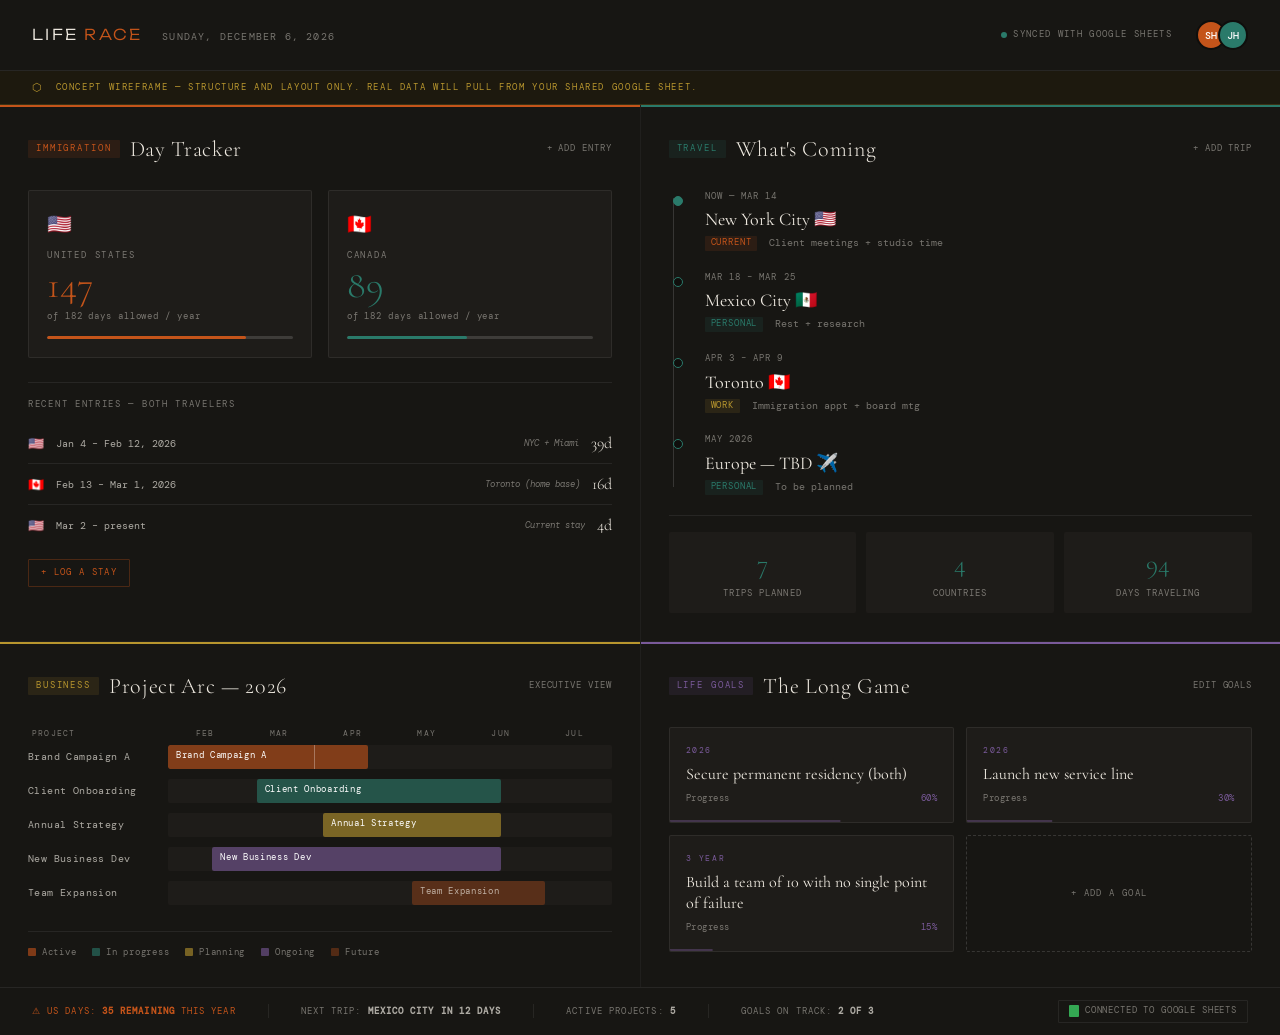
==== life-race-wireframe.html @ 0c6e5dc6 "Add Life Race dashboard and wireframe for GitHub Pages - index.html: live dashboard connected to Goo" ====
<!DOCTYPE html>
<html lang="en">
<head>
<meta charset="UTF-8">
<meta name="viewport" content="width=device-width, initial-scale=1.0">
<title>Life Race — Wireframe</title>
<link rel="preconnect" href="https://fonts.googleapis.com">
<link href="https://fonts.googleapis.com/css2?family=Cormorant+Garamond:ital,wght@0,300;0,400;0,600;1,300;1,400&family=DM+Mono:wght@300;400;500&family=Unbounded:wght@300;400&display=swap" rel="stylesheet">
<style>
  :root {
    --bg: #0F0E0C;
    --surface: #171613;
    --surface-2: #1E1C19;
    --border: rgba(255,255,255,0.07);
    --border-strong: rgba(255,255,255,0.14);
    --text: #EDE8DF;
    --text-dim: rgba(237,232,223,0.45);
    --text-mid: rgba(237,232,223,0.7);
    /* Module accent colors */
    --immigration: #C4541A;
    --immigration-soft: rgba(196,84,26,0.12);
    --travel: #2A7A6A;
    --travel-soft: rgba(42,122,106,0.12);
    --gantt: #B8962E;
    --gantt-soft: rgba(184,150,46,0.12);
    --goals: #7A5A9A;
    --goals-soft: rgba(122,90,154,0.12);
  }
  * { margin: 0; padding: 0; box-sizing: border-box; }
  body {
    background: var(--bg);
    color: var(--text);
    font-family: 'DM Mono', monospace;
    font-size: 12px;
    min-height: 100vh;
    line-height: 1.5;
  }
  /* HEADER */
  .header {
    display: flex;
    align-items: center;
    justify-content: space-between;
    padding: 20px 32px;
    border-bottom: 1px solid var(--border);
    background: var(--surface);
  }
  .header-left {
    display: flex;
    align-items: baseline;
    gap: 20px;
  }
  .logo {
    font-family: 'Unbounded', sans-serif;
    font-size: 15px;
    font-weight: 300;
    letter-spacing: 0.15em;
    text-transform: uppercase;
    color: var(--text);
  }
  .logo span {
    color: var(--immigration);
  }
  .header-date {
    font-size: 10px;
    letter-spacing: 0.12em;
    color: var(--text-dim);
    text-transform: uppercase;
  }
  .header-right {
    display: flex;
    align-items: center;
    gap: 24px;
  }
  .avatar-group {
    display: flex;
    align-items: center;
    gap: -4px;
  }
  .avatar {
    width: 30px;
    height: 30px;
    border-radius: 50%;
    border: 2px solid var(--bg);
    display: flex;
    align-items: center;
    justify-content: center;
    font-size: 10px;
    font-weight: 500;
    letter-spacing: 0.05em;
  }
  .avatar-1 { background: var(--immigration); color: #fff; margin-right: -8px; }
  .avatar-2 { background: var(--travel); color: #fff; }
  .live-dot {
    display: flex;
    align-items: center;
    gap: 6px;
    font-size: 9px;
    letter-spacing: 0.15em;
    color: var(--text-dim);
    text-transform: uppercase;
  }
  .dot {
    width: 6px;
    height: 6px;
    border-radius: 50%;
    background: var(--travel);
    animation: pulse 2s ease-in-out infinite;
  }
  @keyframes pulse {
    0%, 100% { opacity: 1; }
    50% { opacity: 0.4; }
  }
  /* WIREFRAME LABEL */
  .wireframe-banner {
    background: rgba(184,150,46,0.08);
    border-bottom: 1px solid rgba(184,150,46,0.2);
    padding: 8px 32px;
    display: flex;
    align-items: center;
    gap: 12px;
    font-size: 9px;
    letter-spacing: 0.18em;
    text-transform: uppercase;
    color: var(--gantt);
  }
  .wireframe-banner::before {
    content: '⬡';
    font-size: 11px;
  }
  /* MAIN LAYOUT */
  .dashboard {
    display: grid;
    grid-template-columns: 1fr 1fr;
    grid-template-rows: auto auto;
    gap: 1px;
    background: var(--border);
    min-height: calc(100vh - 100px);
  }
  /* MODULE BASE */
  .module {
    background: var(--surface);
    padding: 28px;
    position: relative;
    overflow: hidden;
  }
  .module::before {
    content: '';
    position: absolute;
    top: 0;
    left: 0;
    right: 0;
    height: 2px;
  }
  .module-immigration::before { background: var(--immigration); }
  .module-travel::before { background: var(--travel); }
  .module-gantt::before { background: var(--gantt); }
  .module-goals::before { background: var(--goals); }
  .module-label {
    display: flex;
    align-items: center;
    gap: 10px;
    margin-bottom: 24px;
  }
  .module-tag {
    font-size: 8.5px;
    letter-spacing: 0.22em;
    text-transform: uppercase;
    padding: 3px 8px;
    border-radius: 1px;
  }
  .tag-immigration { background: var(--immigration-soft); color: var(--immigration); }
  .tag-travel { background: var(--travel-soft); color: var(--travel); }
  .tag-gantt { background: var(--gantt-soft); color: var(--gantt); }
  .tag-goals { background: var(--goals-soft); color: var(--goals); }
  .module-title {
    font-family: 'Cormorant Garamond', serif;
    font-size: 22px;
    font-weight: 300;
    letter-spacing: 0.03em;
    color: var(--text);
    flex: 1;
  }
  .module-note {
    font-size: 9px;
    letter-spacing: 0.1em;
    color: var(--text-dim);
    text-transform: uppercase;
    cursor: pointer;
    transition: color 0.2s;
  }
  .module-note:hover { color: var(--text-mid); }
  /* ---- IMMIGRATION MODULE ---- */
  .imm-grid {
    display: grid;
    grid-template-columns: 1fr 1fr;
    gap: 16px;
    margin-bottom: 24px;
  }
  .country-block {
    background: var(--surface-2);
    border: 1px solid var(--border);
    padding: 18px;
    border-radius: 2px;
    position: relative;
  }
  .country-flag {
    font-size: 20px;
    margin-bottom: 10px;
  }
  .country-name {
    font-size: 9px;
    letter-spacing: 0.2em;
    text-transform: uppercase;
    color: var(--text-dim);
    margin-bottom: 4px;
  }
  .country-days {
    font-family: 'Cormorant Garamond', serif;
    font-size: 38px;
    font-weight: 300;
    line-height: 1;
    margin-bottom: 6px;
  }
  .country-days.warn { color: var(--immigration); }
  .country-days.ok { color: var(--travel); }
  .country-limit {
    font-size: 9px;
    color: var(--text-dim);
    letter-spacing: 0.1em;
  }
  .progress-bar {
    height: 3px;
    background: var(--border-strong);
    border-radius: 2px;
    margin-top: 12px;
    overflow: hidden;
  }
  .progress-fill {
    height: 100%;
    border-radius: 2px;
    transition: width 0.6s ease;
  }
  .fill-warn { background: var(--immigration); }
  .fill-ok { background: var(--travel); }
  .imm-log {
    border-top: 1px solid var(--border);
    padding-top: 16px;
  }
  .imm-log-label {
    font-size: 8.5px;
    letter-spacing: 0.2em;
    text-transform: uppercase;
    color: var(--text-dim);
    margin-bottom: 12px;
  }
  .imm-entry {
    display: flex;
    align-items: center;
    gap: 12px;
    padding: 8px 0;
    border-bottom: 1px solid var(--border);
    font-size: 10px;
  }
  .imm-entry:last-child { border-bottom: none; }
  .imm-flag { font-size: 13px; }
  .imm-dates { color: var(--text-mid); flex: 1; }
  .imm-dur {
    font-family: 'Cormorant Garamond', serif;
    font-size: 16px;
    font-weight: 300;
    color: var(--text);
  }
  .imm-note-inline {
    font-size: 9px;
    color: var(--text-dim);
    font-style: italic;
  }
  .add-btn {
    display: inline-flex;
    align-items: center;
    gap: 6px;
    margin-top: 14px;
    font-size: 9px;
    letter-spacing: 0.15em;
    text-transform: uppercase;
    color: var(--immigration);
    cursor: pointer;
    border: 1px solid rgba(196,84,26,0.3);
    padding: 6px 12px;
    border-radius: 1px;
    transition: all 0.2s;
  }
  .add-btn:hover { background: var(--immigration-soft); }
  /* ---- TRAVEL MODULE ---- */
  .travel-timeline {
    position: relative;
    padding-left: 20px;
    margin-bottom: 20px;
  }
  .travel-timeline::before {
    content: '';
    position: absolute;
    left: 4px;
    top: 8px;
    bottom: 8px;
    width: 1px;
    background: var(--border-strong);
  }
  .trip-item {
    position: relative;
    margin-bottom: 20px;
    padding-left: 16px;
  }
  .trip-item::before {
    content: '';
    position: absolute;
    left: -16px;
    top: 6px;
    width: 8px;
    height: 8px;
    border-radius: 50%;
    border: 1px solid var(--travel);
    background: var(--bg);
  }
  .trip-item.current::before {
    background: var(--travel);
  }
  .trip-date {
    font-size: 9px;
    letter-spacing: 0.12em;
    color: var(--text-dim);
    text-transform: uppercase;
    margin-bottom: 3px;
  }
  .trip-dest {
    font-family: 'Cormorant Garamond', serif;
    font-size: 18px;
    font-weight: 400;
    margin-bottom: 3px;
  }
  .trip-meta {
    font-size: 9.5px;
    color: var(--text-dim);
    display: flex;
    gap: 12px;
  }
  .trip-tag {
    padding: 1px 6px;
    border-radius: 1px;
    font-size: 8.5px;
    letter-spacing: 0.1em;
    text-transform: uppercase;
  }
  .trip-tag-work { background: var(--gantt-soft); color: var(--gantt); }
  .trip-tag-personal { background: var(--travel-soft); color: var(--travel); }
  .trip-tag-current { background: var(--immigration-soft); color: var(--immigration); }
  .year-counter {
    display: grid;
    grid-template-columns: 1fr 1fr 1fr;
    gap: 10px;
    border-top: 1px solid var(--border);
    padding-top: 16px;
    margin-top: 4px;
  }
  .year-stat {
    background: var(--surface-2);
    padding: 12px;
    border-radius: 2px;
    text-align: center;
  }
  .year-stat-num {
    font-family: 'Cormorant Garamond', serif;
    font-size: 26px;
    font-weight: 300;
    display: block;
    color: var(--travel);
  }
  .year-stat-label {
    font-size: 8.5px;
    letter-spacing: 0.12em;
    text-transform: uppercase;
    color: var(--text-dim);
  }
  /* ---- GANTT MODULE ---- */
  .gantt-wrap {
    overflow-x: auto;
  }
  .gantt-months {
    display: grid;
    grid-template-columns: 140px repeat(6, 1fr);
    gap: 0;
    margin-bottom: 6px;
  }
  .gantt-month {
    font-size: 8px;
    letter-spacing: 0.15em;
    text-transform: uppercase;
    color: var(--text-dim);
    text-align: center;
    padding: 0 4px;
  }
  .gantt-month:first-child { text-align: left; }
  .gantt-today-line {
    position: relative;
  }
  .gantt-row {
    display: grid;
    grid-template-columns: 140px repeat(6, 1fr);
    gap: 0;
    margin-bottom: 10px;
    align-items: center;
  }
  .gantt-project-name {
    font-size: 10px;
    color: var(--text-mid);
    letter-spacing: 0.04em;
    padding-right: 12px;
    white-space: nowrap;
    overflow: hidden;
    text-overflow: ellipsis;
  }
  .gantt-cells {
    grid-column: 2 / -1;
    display: grid;
    grid-template-columns: repeat(6, 1fr);
    height: 24px;
    background: var(--surface-2);
    border-radius: 2px;
    position: relative;
    overflow: hidden;
  }
  .gantt-bar {
    position: absolute;
    height: 100%;
    border-radius: 2px;
    display: flex;
    align-items: center;
    padding: 0 8px;
    font-size: 8.5px;
    letter-spacing: 0.08em;
    white-space: nowrap;
    overflow: hidden;
    text-overflow: ellipsis;
  }
  .bar-1 { background: rgba(196,84,26,0.6); color: #fff; left: 0; width: 45%; }
  .bar-2 { background: rgba(42,122,106,0.6); color: #fff; left: 20%; width: 55%; }
  .bar-3 { background: rgba(184,150,46,0.6); color: #fff; left: 35%; width: 40%; }
  .bar-4 { background: rgba(122,90,154,0.6); color: #fff; left: 10%; width: 65%; }
  .bar-5 { background: rgba(196,84,26,0.35); color: var(--text-mid); left: 55%; width: 30%; }
  .gantt-today {
    position: absolute;
    top: 0;
    bottom: 0;
    width: 1px;
    background: rgba(255,255,255,0.3);
    left: 33%;
    z-index: 2;
  }
  .gantt-today::before {
    content: 'TODAY';
    position: absolute;
    top: -16px;
    left: 4px;
    font-size: 7px;
    letter-spacing: 0.15em;
    color: rgba(255,255,255,0.4);
  }
  .gantt-legend {
    display: flex;
    gap: 16px;
    margin-top: 16px;
    flex-wrap: wrap;
    border-top: 1px solid var(--border);
    padding-top: 14px;
  }
  .legend-item {
    display: flex;
    align-items: center;
    gap: 6px;
    font-size: 9px;
    color: var(--text-dim);
    letter-spacing: 0.08em;
  }
  .legend-dot {
    width: 8px;
    height: 8px;
    border-radius: 1px;
  }
  /* ---- GOALS MODULE ---- */
  .goals-grid {
    display: grid;
    grid-template-columns: 1fr 1fr;
    gap: 12px;
  }
  .goal-card {
    background: var(--surface-2);
    border: 1px solid var(--border);
    padding: 16px;
    border-radius: 2px;
    position: relative;
    overflow: hidden;
  }
  .goal-card::after {
    content: '';
    position: absolute;
    bottom: 0;
    left: 0;
    right: 0;
    height: 2px;
    background: var(--goals);
    opacity: 0.4;
    transform: scaleX(var(--progress, 0.5));
    transform-origin: left;
    transition: transform 0.6s ease;
  }
  .goal-horizon {
    font-size: 8px;
    letter-spacing: 0.2em;
    text-transform: uppercase;
    color: var(--goals);
    margin-bottom: 8px;
  }
  .goal-title {
    font-family: 'Cormorant Garamond', serif;
    font-size: 16px;
    font-weight: 400;
    line-height: 1.3;
    margin-bottom: 8px;
    color: var(--text);
  }
  .goal-progress-label {
    font-size: 9px;
    color: var(--text-dim);
    letter-spacing: 0.06em;
    display: flex;
    justify-content: space-between;
  }
  .goal-progress-label span { color: var(--goals); }
  .goal-add {
    background: transparent;
    border: 1px dashed var(--border-strong);
    padding: 16px;
    border-radius: 2px;
    display: flex;
    align-items: center;
    justify-content: center;
    cursor: pointer;
    color: var(--text-dim);
    font-size: 9px;
    letter-spacing: 0.15em;
    text-transform: uppercase;
    transition: all 0.2s;
    gap: 8px;
  }
  .goal-add:hover {
    border-color: var(--goals);
    color: var(--goals);
    background: var(--goals-soft);
  }
  /* BOTTOM STATUS BAR */
  .status-bar {
    background: var(--surface);
    border-top: 1px solid var(--border);
    padding: 12px 32px;
    display: flex;
    align-items: center;
    gap: 32px;
    font-size: 9px;
    letter-spacing: 0.12em;
    color: var(--text-dim);
    text-transform: uppercase;
  }
  .status-item strong { color: var(--text-mid); }
  .status-item.alert { color: var(--immigration); }
  .status-item.alert strong { color: var(--immigration); }
  .status-divider {
    width: 1px;
    height: 14px;
    background: var(--border);
  }
  .status-bar-right {
    margin-left: auto;
    display: flex;
    align-items: center;
    gap: 8px;
  }
  .sheets-badge {
    display: flex;
    align-items: center;
    gap: 6px;
    padding: 4px 10px;
    border: 1px solid var(--border);
    border-radius: 1px;
    font-size: 8.5px;
    letter-spacing: 0.1em;
  }
  .sheets-icon {
    width: 10px;
    height: 12px;
    background: #34A853;
    border-radius: 1px;
    display: inline-block;
  }
  /* ANNOTATIONS */
  .annotation {
    position: absolute;
    font-size: 8.5px;
    letter-spacing: 0.08em;
    color: var(--gantt);
    background: rgba(184,150,46,0.08);
    border: 1px solid rgba(184,150,46,0.2);
    padding: 4px 8px;
    border-radius: 1px;
    max-width: 160px;
    line-height: 1.4;
    pointer-events: none;
  }
  .annotation::before {
    content: '↳ ';
    opacity: 0.6;
  }
  /* ENTRY ANIMATIONS */
  .module {
    animation: fadeIn 0.4s ease forwards;
    opacity: 0;
  }
  .module:nth-child(1) { animation-delay: 0.05s; }
  .module:nth-child(2) { animation-delay: 0.12s; }
  .module:nth-child(3) { animation-delay: 0.19s; }
  .module:nth-child(4) { animation-delay: 0.26s; }
  @keyframes fadeIn {
    from { opacity: 0; transform: translateY(8px); }
    to { opacity: 1; transform: translateY(0); }
  }
  @media (max-width: 900px) {
    .dashboard { grid-template-columns: 1fr; }
    .imm-grid { grid-template-columns: 1fr 1fr; }
    .goals-grid { grid-template-columns: 1fr; }
  }
</style>
</head>
<body>
<!-- HEADER -->
<div class="header">
  <div class="header-left">
    <div class="logo">Life <span>Race</span></div>
    <div class="header-date" id="headerDate"></div>
  </div>
  <div class="header-right">
    <div class="live-dot"><span class="dot"></span> Synced with Google Sheets</div>
    <div class="avatar-group">
      <div class="avatar avatar-1">SH</div>
      <div class="avatar avatar-2">JH</div>
    </div>
  </div>
</div>
<!-- WIREFRAME NOTICE -->
<div class="wireframe-banner">
  Concept wireframe — structure and layout only. Real data will pull from your shared Google Sheet.
</div>
<!-- DASHBOARD -->
<div class="dashboard">
  <!-- MODULE 1: IMMIGRATION -->
  <div class="module module-immigration">
    <div class="module-label">
      <span class="module-tag tag-immigration">Immigration</span>
      <span class="module-title">Day Tracker</span>
      <span class="module-note">+ Add Entry</span>
    </div>
    <div class="imm-grid">
      <div class="country-block">
        <div class="country-flag">🇺🇸</div>
        <div class="country-name">United States</div>
        <div class="country-days warn">147</div>
        <div class="country-limit">of 182 days allowed / year</div>
        <div class="progress-bar">
          <div class="progress-fill fill-warn" style="width: 81%"></div>
        </div>
      </div>
      <div class="country-block">
        <div class="country-flag">🇨🇦</div>
        <div class="country-name">Canada</div>
        <div class="country-days ok">89</div>
        <div class="country-limit">of 182 days allowed / year</div>
        <div class="progress-bar">
          <div class="progress-fill fill-ok" style="width: 49%"></div>
        </div>
      </div>
    </div>
    <div class="imm-log">
      <div class="imm-log-label">Recent entries — both travelers</div>
      <div class="imm-entry">
        <span class="imm-flag">🇺🇸</span>
        <span class="imm-dates">Jan 4 – Feb 12, 2026</span>
        <span class="imm-note-inline">NYC + Miami</span>
        <span class="imm-dur">39d</span>
      </div>
      <div class="imm-entry">
        <span class="imm-flag">🇨🇦</span>
        <span class="imm-dates">Feb 13 – Mar 1, 2026</span>
        <span class="imm-note-inline">Toronto (home base)</span>
        <span class="imm-dur">16d</span>
      </div>
      <div class="imm-entry">
        <span class="imm-flag">🇺🇸</span>
        <span class="imm-dates">Mar 2 – present</span>
        <span class="imm-note-inline">Current stay</span>
        <span class="imm-dur">4d</span>
      </div>
    </div>
    <div class="add-btn">+ Log a stay</div>
  </div>
  <!-- MODULE 2: TRAVEL -->
  <div class="module module-travel">
    <div class="module-label">
      <span class="module-tag tag-travel">Travel</span>
      <span class="module-title">What's Coming</span>
      <span class="module-note">+ Add Trip</span>
    </div>
    <div class="travel-timeline">
      <div class="trip-item current">
        <div class="trip-date">Now — Mar 14</div>
        <div class="trip-dest">New York City 🇺🇸</div>
        <div class="trip-meta">
          <span class="trip-tag trip-tag-current">Current</span>
          <span>Client meetings + studio time</span>
        </div>
      </div>
      <div class="trip-item">
        <div class="trip-date">Mar 18 – Mar 25</div>
        <div class="trip-dest">Mexico City 🇲🇽</div>
        <div class="trip-meta">
          <span class="trip-tag trip-tag-personal">Personal</span>
          <span>Rest + research</span>
        </div>
      </div>
      <div class="trip-item">
        <div class="trip-date">Apr 3 – Apr 9</div>
        <div class="trip-dest">Toronto 🇨🇦</div>
        <div class="trip-meta">
          <span class="trip-tag trip-tag-work">Work</span>
          <span>Immigration appt + board mtg</span>
        </div>
      </div>
      <div class="trip-item">
        <div class="trip-date">May 2026</div>
        <div class="trip-dest">Europe — TBD ✈️</div>
        <div class="trip-meta">
          <span class="trip-tag trip-tag-personal">Personal</span>
          <span>To be planned</span>
        </div>
      </div>
    </div>
    <div class="year-counter">
      <div class="year-stat">
        <span class="year-stat-num">7</span>
        <span class="year-stat-label">Trips planned</span>
      </div>
      <div class="year-stat">
        <span class="year-stat-num">4</span>
        <span class="year-stat-label">Countries</span>
      </div>
      <div class="year-stat">
        <span class="year-stat-num">94</span>
        <span class="year-stat-label">Days traveling</span>
      </div>
    </div>
  </div>
  <!-- MODULE 3: GANTT -->
  <div class="module module-gantt">
    <div class="module-label">
      <span class="module-tag tag-gantt">Business</span>
      <span class="module-title">Project Arc — 2026</span>
      <span class="module-note">Executive view</span>
    </div>
    <div class="gantt-wrap">
      <div class="gantt-months">
        <div class="gantt-month">Project</div>
        <div class="gantt-month">Feb</div>
        <div class="gantt-month">Mar</div>
        <div class="gantt-month">Apr</div>
        <div class="gantt-month">May</div>
        <div class="gantt-month">Jun</div>
        <div class="gantt-month">Jul</div>
      </div>
      <div class="gantt-row">
        <div class="gantt-project-name">Brand Campaign A</div>
        <div class="gantt-cells">
          <div class="gantt-today"></div>
          <div class="gantt-bar bar-1">Brand Campaign A</div>
        </div>
      </div>
      <div class="gantt-row">
        <div class="gantt-project-name">Client Onboarding</div>
        <div class="gantt-cells">
          <div class="gantt-bar bar-2">Client Onboarding</div>
        </div>
      </div>
      <div class="gantt-row">
        <div class="gantt-project-name">Annual Strategy</div>
        <div class="gantt-cells">
          <div class="gantt-bar bar-3">Annual Strategy</div>
        </div>
      </div>
      <div class="gantt-row">
        <div class="gantt-project-name">New Business Dev</div>
        <div class="gantt-cells">
          <div class="gantt-bar bar-4">New Business Dev</div>
        </div>
      </div>
      <div class="gantt-row">
        <div class="gantt-project-name">Team Expansion</div>
        <div class="gantt-cells">
          <div class="gantt-bar bar-5">Team Expansion</div>
        </div>
      </div>
    </div>
    <div class="gantt-legend">
      <div class="legend-item"><div class="legend-dot" style="background:rgba(196,84,26,0.6)"></div>Active</div>
      <div class="legend-item"><div class="legend-dot" style="background:rgba(42,122,106,0.6)"></div>In progress</div>
      <div class="legend-item"><div class="legend-dot" style="background:rgba(184,150,46,0.6)"></div>Planning</div>
      <div class="legend-item"><div class="legend-dot" style="background:rgba(122,90,154,0.6)"></div>Ongoing</div>
      <div class="legend-item"><div class="legend-dot" style="background:rgba(196,84,26,0.35)"></div>Future</div>
    </div>
  </div>
  <!-- MODULE 4: GOALS -->
  <div class="module module-goals">
    <div class="module-label">
      <span class="module-tag tag-goals">Life Goals</span>
      <span class="module-title">The Long Game</span>
      <span class="module-note">Edit goals</span>
    </div>
    <div class="goals-grid">
      <div class="goal-card" style="--progress: 0.6">
        <div class="goal-horizon">2026</div>
        <div class="goal-title">Secure permanent residency (both)</div>
        <div class="goal-progress-label">Progress <span>60%</span></div>
      </div>
      <div class="goal-card" style="--progress: 0.3">
        <div class="goal-horizon">2026</div>
        <div class="goal-title">Launch new service line</div>
        <div class="goal-progress-label">Progress <span>30%</span></div>
      </div>
      <div class="goal-card" style="--progress: 0.15">
        <div class="goal-horizon">3 Year</div>
        <div class="goal-title">Build a team of 10 with no single point of failure</div>
        <div class="goal-progress-label">Progress <span>15%</span></div>
      </div>
      <div class="goal-add">+ Add a goal</div>
    </div>
  </div>
</div>
<!-- STATUS BAR -->
<div class="status-bar">
  <div class="status-item alert">⚠ US days: <strong>35 remaining</strong> this year</div>
  <div class="status-divider"></div>
  <div class="status-item">Next trip: <strong>Mexico City in 12 days</strong></div>
  <div class="status-divider"></div>
  <div class="status-item">Active projects: <strong>5</strong></div>
  <div class="status-divider"></div>
  <div class="status-item">Goals on track: <strong>2 of 3</strong></div>
  <div class="status-bar-right">
    <div class="sheets-badge">
      <span class="sheets-icon"></span>
      Connected to Google Sheets
    </div>
  </div>
</div>
<script>
  const now = new Date();
  const days = ['Sunday','Monday','Tuesday','Wednesday','Thursday','Friday','Saturday'];
  const months = ['January','February','March','April','May','June','July','August','September','October','November','December'];
  document.getElementById('headerDate').textContent =
    `${days[now.getDay()]}, ${months[now.getMonth()]} ${now.getDate()}, ${now.getFullYear()}`;
</script>
</body>
</html>
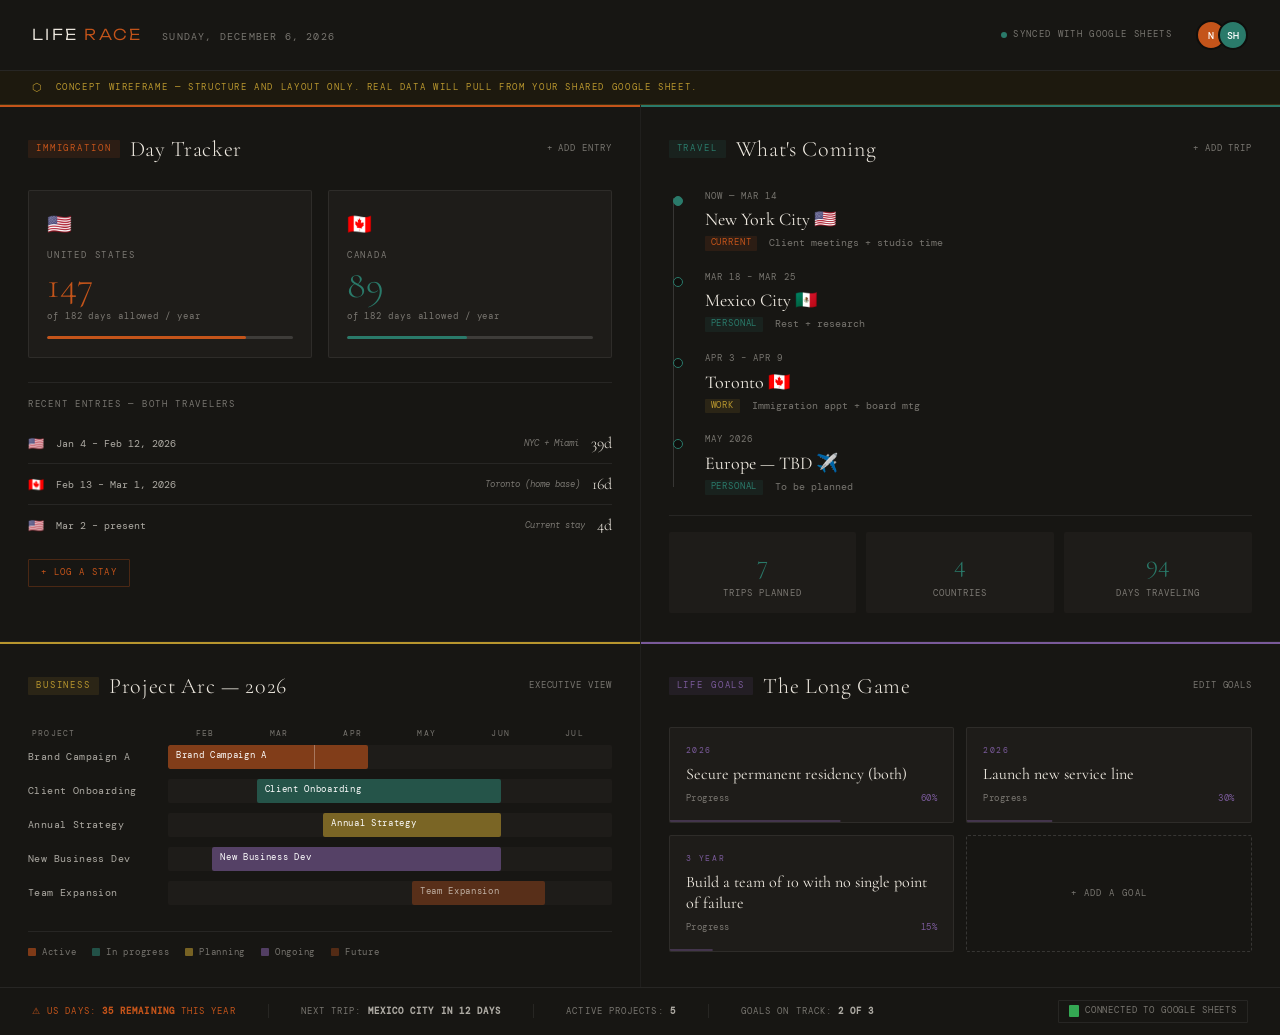
==== commit d34dcbab: "Update avatars from S/J to Nadia (N) and Sherlen (SH) https://claude.ai/code/session_01C5YzxtLepcowo" ====
--- a/life-race-wireframe.html
+++ b/life-race-wireframe.html
@@ -649,8 +649,8 @@
   <div class="header-right">
     <div class="live-dot"><span class="dot"></span> Synced with Google Sheets</div>
     <div class="avatar-group">
-      <div class="avatar avatar-1">SH</div>
-      <div class="avatar avatar-2">JH</div>
+      <div class="avatar avatar-1">N</div>
+      <div class="avatar avatar-2">SH</div>
     </div>
   </div>
 </div>
